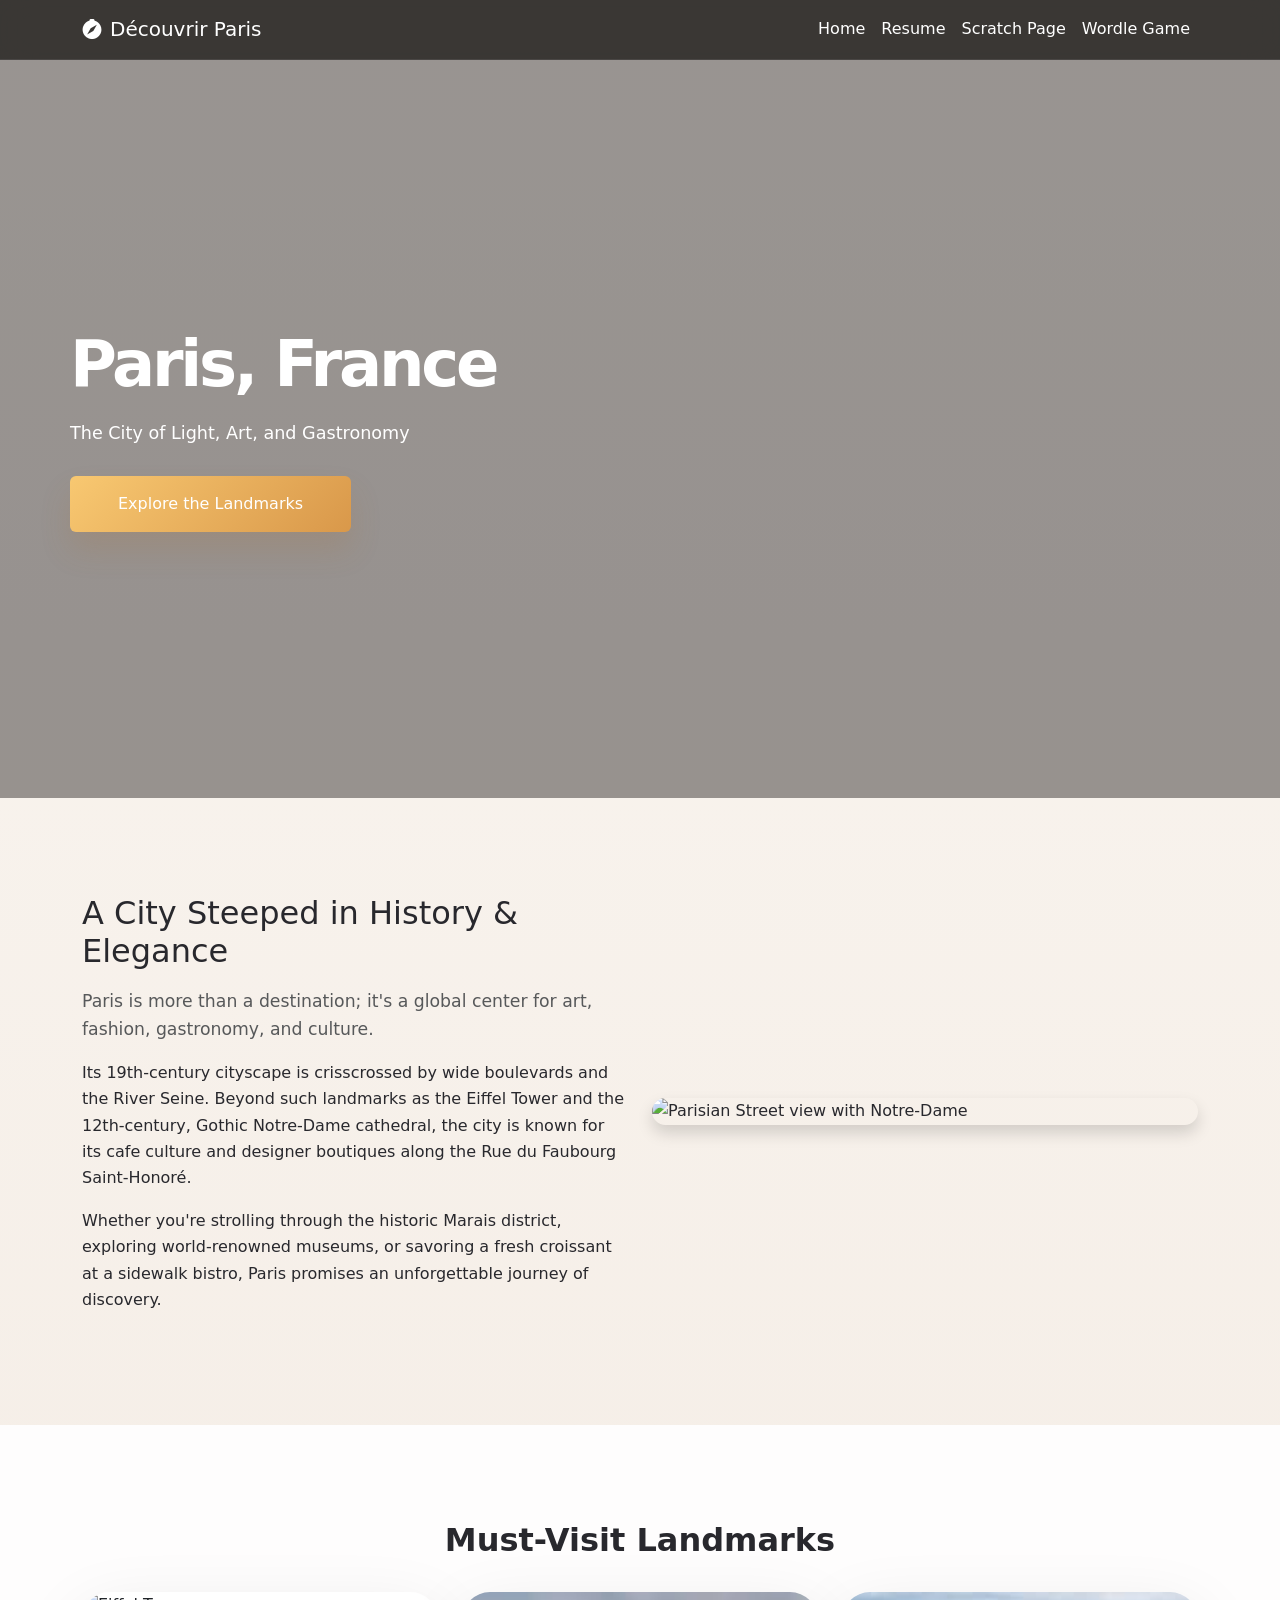
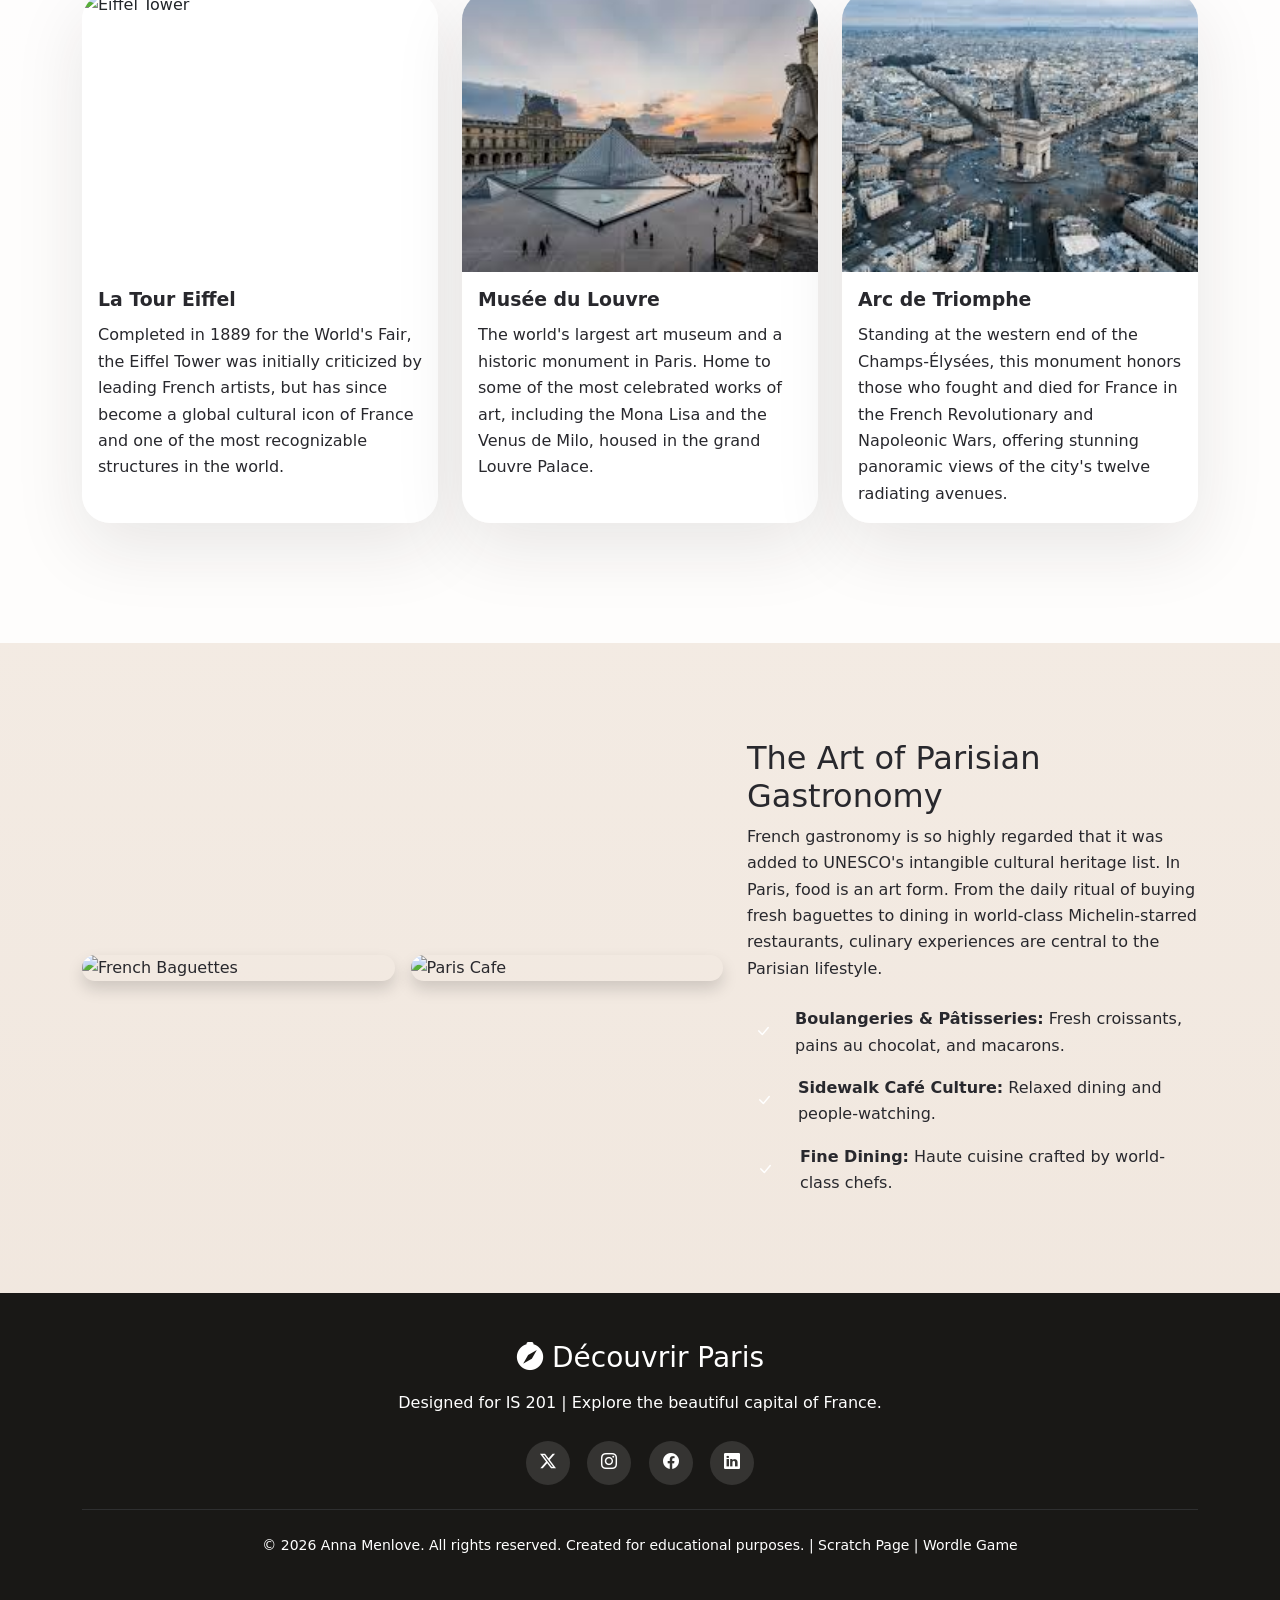
==== index.html @ 5989a6b8 "Add files via upload" ====
<!DOCTYPE html>
<html lang="en">
<head>
    <meta charset="UTF-8">
    <meta http-equiv="X-UA-Compatible" content="IE=edge">
    <meta name="viewport" content="width=device-width, initial-scale=1.0">
    <title>Paris, France | The City of Light</title>
    <!-- Bootstrap CSS -->
    <link href="https://cdn.jsdelivr.net/npm/bootstrap@5.3.3/dist/css/bootstrap.min.css" rel="stylesheet" integrity="sha384-QWTKZyjpPEjISv5WaRU9OFeRpok6YctnYmDr5pNlyT2bRjXh0JMhjY6hW+ALEwIH" crossorigin="anonymous">
    <!-- Bootstrap Icons -->
    <link rel="stylesheet" href="https://cdn.jsdelivr.net/npm/bootstrap-icons@1.11.3/font/bootstrap-icons.min.css">
    <!-- Custom CSS -->
    <link rel="stylesheet" href="styles/styles.css">
</head>
<body>
    <!-- Navbar -->
    <nav class="navbar navbar-expand-lg custom-navbar sticky-top">
        <div class="container">
            <a class="navbar-brand" href="./index.html">
                <i class="bi bi-compass-fill me-2"></i>Découvrir Paris
            </a>
            <button class="navbar-brand navbar-toggler border-0 text-white" type="button" data-bs-toggle="collapse" data-bs-target="#navbarNav" aria-controls="navbarNav" aria-expanded="false" aria-label="Toggle navigation">
                <span class="navbar-toggler-icon"></span>
            </button>
            <div class="collapse navbar-collapse" id="navbarNav">
                <ul class="navbar-nav ms-auto">
                    <li class="nav-item">
                        <a class="nav-link active" aria-current="page" href="./index.html">Home</a>
                    </li>
                    <li class="nav-item">
                        <a class="nav-link" href="./resume.html">Resume</a>
                    </li>
                    <li class="nav-item">
                        <a class="nav-link" href="./scratch.html">Scratch Page</a>
                    </li>
                    <li class="nav-item">
                        <a class="nav-link" href="./app.html">Wordle Game</a>
                    </li>
                </ul>
            </div>
        </div>
    </nav>
    <!-- Hero Section -->
    <header class="hero-section" style="background-image: url('https://images.unsplash.com/photo-1502602898657-3e91760cbb34?q=80&w=1600&auto=format&fit=crop');">
        <div class="hero-overlay"></div>
        <div class="container hero-content">
            <h1 class="hero-title text-white">Paris, France</h1>
            <p class="hero-subtitle text-white">The City of Light, Art, and Gastronomy</p>
            <a href="#discover" class="btn btn-gold text-white px-5 py-3">Explore the Landmarks</a>
        </div>
    </header>
    <!-- Welcome Section -->
    <section id="discover" class="section-padding container">
        <div class="row align-items-center">
            <div class="col-lg-6 mb-4 mb-lg-0">
                <h2 class="mb-3">A City Steeped in History & Elegance</h2>
                <p class="lead text-muted">Paris is more than a destination; it's a global center for art, fashion, gastronomy, and culture.</p>
                <p>Its 19th-century cityscape is crisscrossed by wide boulevards and the River Seine. Beyond such landmarks as the Eiffel Tower and the 12th-century, Gothic Notre-Dame cathedral, the city is known for its cafe culture and designer boutiques along the Rue du Faubourg Saint-Honoré.</p>
                <p>Whether you're strolling through the historic Marais district, exploring world-renowned museums, or savoring a fresh croissant at a sidewalk bistro, Paris promises an unforgettable journey of discovery.</p>
            </div>
            <div class="col-lg-6">
                <img src="https://images.unsplash.com/photo-1499856871958-5b9627545d1a?q=80&w=1000&auto=format&fit=crop" alt="Parisian Street view with Notre-Dame" class="img-fluid rounded-4 shadow">
            </div>
        </div>
    </section>
    <!-- Landmarks Section -->
    <section class="bg-light section-padding">
        <div class="container">
            <h2 class="text-center section-title">Must-Visit Landmarks</h2>
            <div class="row">
                <!-- Landmark 1 -->
                <div class="col-md-4 mb-4">
                    <div class="card h-100 paris-card">
                        <img src="https://images.unsplash.com/photo-1502602898657-3e91760cbb34?q=80&w=600&auto=format&fit=crop" class="card-img-top" alt="Eiffel Tower">
                        <div class="card-body">
                            <h5 class="card-title">La Tour Eiffel</h5>
                            <p class="card-text">Completed in 1889 for the World's Fair, the Eiffel Tower was initially criticized by leading French artists, but has since become a global cultural icon of France and one of the most recognizable structures in the world.</p>
                        </div>
                    </div>
                </div>
                <!-- Landmark 2 -->
                <div class="col-md-4 mb-4">
                    <div class="card h-100 paris-card">
                        <img src="images/louvre.jpeg" class="card-img-top" alt="Louvre Museum Pyramid">
                        <div class="card-body">
                            <h5 class="card-title">Musée du Louvre</h5>
                            <p class="card-text">The world's largest art museum and a historic monument in Paris. Home to some of the most celebrated works of art, including the Mona Lisa and the Venus de Milo, housed in the grand Louvre Palace.</p>
                        </div>
                    </div>
                </div>
                <!-- Landmark 3 -->
                <div class="col-md-4 mb-4">
                    <div class="card h-100 paris-card">
                        <img src="images/triomphe.jpeg" class="card-img-top" alt="Arc de Triomphe">
                        <div class="card-body">
                            <h5 class="card-title">Arc de Triomphe</h5>
                            <p class="card-text">Standing at the western end of the Champs-Élysées, this monument honors those who fought and died for France in the French Revolutionary and Napoleonic Wars, offering stunning panoramic views of the city's twelve radiating avenues.</p>
                        </div>
                    </div>
                </div>
            </div>
        </div>
    </section>
    <!-- Cultural Highlights (Carousel or Grids) -->
    <section class="section-padding container">
        <div class="row align-items-center">
            <div class="col-lg-5 order-lg-2 mb-4 mb-lg-0">
                <h2>The Art of Parisian Gastronomy</h2>
                <p>French gastronomy is so highly regarded that it was added to UNESCO's intangible cultural heritage list. In Paris, food is an art form. From the daily ritual of buying fresh baguettes to dining in world-class Michelin-starred restaurants, culinary experiences are central to the Parisian lifestyle.</p>
                <div class="mt-4">
                    <div class="d-flex align-items-center mb-3">
                        <div class="bg-primary text-white rounded-circle p-2 d-flex align-items-center justify-content-center me-3" style="width: 40px; height: 40px; background-color: var(--primary-color) !important;">
                            <i class="bi bi-check-lg"></i>
                        </div>
                        <div><strong>Boulangeries & Pâtisseries:</strong> Fresh croissants, pains au chocolat, and macarons.</div>
                    </div>
                    <div class="d-flex align-items-center mb-3">
                        <div class="bg-primary text-white rounded-circle p-2 d-flex align-items-center justify-content-center me-3" style="width: 40px; height: 40px; background-color: var(--primary-color) !important;">
                            <i class="bi bi-check-lg"></i>
                        </div>
                        <div><strong>Sidewalk Café Culture:</strong> Relaxed dining and people-watching.</div>
                    </div>
                    <div class="d-flex align-items-center">
                        <div class="bg-primary text-white rounded-circle p-2 d-flex align-items-center justify-content-center me-3" style="width: 40px; height: 40px; background-color: var(--primary-color) !important;">
                            <i class="bi bi-check-lg"></i>
                        </div>
                        <div><strong>Fine Dining:</strong> Haute cuisine crafted by world-class chefs.</div>
                    </div>
                </div>
            </div>
            <div class="col-lg-7 order-lg-1">
                <div class="row g-3">
                    <div class="col-6">
                        <img src="https://images.unsplash.com/photo-1509440159596-0249088772ff?q=80&w=500&auto=format&fit=crop" class="img-fluid rounded-4 shadow" alt="French Baguettes">
                    </div>
                    <div class="col-6">
                        <img src="https://images.unsplash.com/photo-1511018556340-d16986a1c194?q=80&w=500&auto=format&fit=crop" class="img-fluid rounded-4 shadow" alt="Paris Cafe">
                    </div>
                </div>
            </div>
        </div>
    </section>
    <!-- Footer -->
    <footer class="custom-footer home-footer">
        <div class="container text-center">
            <h3 class="footer-logo mb-3"><i class="bi bi-compass-fill me-2"></i>Découvrir Paris</h3>
            <p class="mb-4">Designed for IS 201 | Explore the beautiful capital of France.</p>
            <div class="social-icons mb-4">
                <a href="https://twitter.com/Paris" target="_blank" aria-label="Twitter"><i class="bi bi-twitter-x"></i></a>
                <a href="https://www.instagram.com/paris_tourisme/" target="_blank" aria-label="Instagram"><i class="bi bi-instagram"></i></a>
                <a href="https://www.facebook.com/ParisJeTaime/" target="_blank" aria-label="Facebook"><i class="bi bi-facebook"></i></a>
                <a href="https://www.linkedin.com/company/paris-je-t-aime-office-de-tourisme/" target="_blank" aria-label="LinkedIn"><i class="bi bi-linkedin"></i></a>
            </div>
            <hr class="border-secondary my-4">
            <p class="small text-muted mb-0">&copy; 2026 Anna Menlove. All rights reserved. Created for educational purposes. | <a href="./scratch.html" class="text-secondary text-decoration-none">Scratch Page</a> | <a href="./app.html" class="text-secondary text-decoration-none">Wordle Game</a></p>
        </div>
    </footer>
    <!-- Bootstrap Bundle JS -->
    <script src="https://cdn.jsdelivr.net/npm/bootstrap@5.3.3/dist/js/bootstrap.bundle.min.js" integrity="sha384-YvpcrYf0tY3lHB60NNkmXc5s9fDVZLESaAA55NDzOxhy9GkcIdslK1eN7N6jIeHz" crossorigin="anonymous"></script>
</body>
</html>
---- styles/styles.css ----
:root {
    --page-bg: #f7f4f0;
    --surface: rgba(255, 255, 255, 0.92);
    --surface-strong: #ffffff;
    --primary: #af6f50;
    --primary-dark: #7d4a2f;
    --secondary: #28282d;
    --muted: #6b696f;
    --border: rgba(128, 105, 88, 0.18);
    --shadow: 0 24px 70px rgba(37, 30, 25, 0.1);
}

* {
    box-sizing: border-box;
}

html, body {
    margin: 0;
    padding: 0;
    min-height: 100%;
}

body {
    font-family: Inter, system-ui, -apple-system, BlinkMacSystemFont, "Segoe UI", sans-serif;
    background: linear-gradient(180deg, #faf6f1 0%, #f0e6dd 100%);
    color: var(--secondary);
    line-height: 1.65;
}

img {
    max-width: 100%;
    display: block;
}

a {
    color: inherit;
    text-decoration: none;
}

a:hover {
    text-decoration: none;
    color: var(--primary-dark);
}

.custom-navbar {
    background: rgba(26, 24, 22, 0.86);
    backdrop-filter: blur(16px);
    border-bottom: 1px solid rgba(255, 255, 255, 0.08);
}

.custom-navbar .navbar-brand,
.custom-navbar .nav-link {
    color: #ffffff !important;
}

.custom-navbar .nav-link.active,
.custom-navbar .nav-link:hover {
    color: #ffffff !important;
}

.custom-navbar .navbar-toggler {
    border-color: rgba(255, 255, 255, 0.22);
}

.custom-navbar .navbar-toggler-icon {
    filter: invert(1);
}

.hero-section {
    position: relative;
    min-height: 82vh;
    background-size: cover;
    background-position: center;
    display: flex;
    align-items: center;
}

.hero-overlay {
    position: absolute;
    inset: 0;
    background: rgba(18, 14, 12, 0.42);
}

.hero-content {
    position: relative;
    z-index: 1;
    padding: 120px 0 120px;
}

.hero-title {
    font-size: clamp(3rem, 5vw, 5rem);
    font-weight: 800;
    letter-spacing: -0.05em;
    margin-bottom: 1rem;
}

.hero-subtitle {
    font-size: clamp(1.1rem, 1.2vw, 1.5rem);
    max-width: 640px;
    margin-bottom: 1.75rem;
    color: rgba(255, 255, 255, 0.9);
}

.btn-gold {
    background: linear-gradient(135deg, #f8c871 0%, #d9984a 100%);
    color: #fff;
    border: none;
    box-shadow: 0 18px 30px rgba(172, 110, 52, 0.18);
}

.btn-gold:hover,
.btn-gold:focus {
    background: linear-gradient(135deg, #ffc966 0%, #c78334 100%);
    color: #fff;
}

.section-padding {
    padding-top: 6rem;
    padding-bottom: 6rem;
}

.section-title {
    font-size: clamp(2rem, 2.4vw, 2.8rem);
    margin-bottom: 2rem;
    font-weight: 700;
}

.lead {
    font-size: 1.08rem;
    color: #4a4543;
}

.card {
    border: none;
    border-radius: 1.75rem;
    overflow: hidden;
    box-shadow: var(--shadow);
    transition: transform 0.25s ease, box-shadow 0.25s ease;
}

.card:hover {
    transform: translateY(-5px);
    box-shadow: 0 28px 60px rgba(37, 30, 25, 0.16);
}

.card-img-top {
    height: 280px;
    object-fit: cover;
}

.paris-card {
    background: rgba(255, 255, 255, 0.95);
}

.card-body h5,
.card-body p {
    color: var(--secondary);
}

.card-body h5 {
    font-size: 1.18rem;
    font-weight: 700;
    margin-bottom: 0.75rem;
}

.bg-light {
    background: rgba(255, 255, 255, 0.9) !important;
}

.custom-footer {
    background: #191816;
    color: #e5d8c8;
    padding: 3rem 0;
}

.custom-footer .footer-logo {
    color: #fff;
}

.custom-footer p,
.custom-footer a {
    color: #d7c5ae;
}

.custom-footer.home-footer p,
.custom-footer.home-footer a {
    color: #fff;
}

.custom-footer.home-footer .small.text-muted {
    color: #fff !important;
}

.custom-footer.home-footer .text-secondary {
    color: #fff !important;
}

.custom-footer a:hover {
    color: #fff;
}

.social-icons a {
    display: inline-flex;
    align-items: center;
    justify-content: center;
    width: 44px;
    height: 44px;
    border-radius: 50%;
    background: rgba(255, 255, 255, 0.12);
    color: #fff;
    margin: 0 6px;
    transition: transform 0.2s ease, background 0.2s ease;
}

.social-icons a:hover {
    transform: translateY(-2px);
    background: rgba(255, 255, 255, 0.22);
}

@media (max-width: 992px) {
    .hero-content {
        padding-top: 90px;
        padding-bottom: 90px;
    }

    .hero-title {
        font-size: clamp(2.8rem, 7vw, 4rem);
    }
}

@media (max-width: 768px) {
    .section-padding {
        padding-top: 4rem;
        padding-bottom: 4rem;
    }

    .row.align-items-center {
        align-items: stretch !important;
    }

    .card-img-top {
        height: 220px;
    }
}

@media (max-width: 576px) {
    .hero-section {
        min-height: 60vh;
    }

    .hero-title {
        font-size: 2.5rem;
    }

    .hero-subtitle {
        font-size: 1rem;
    }

    .card-img-top {
        height: 180px;
    }
}

.profile-avatar {
    width: 140px;
    height: 140px;
    border-radius: 50%;
    background-color: var(--surface-strong);
    color: #0d6efd;
    font-size: 3.25rem;
    font-weight: 700;
    letter-spacing: 0.08em;
    box-shadow: 0 20px 35px rgba(67, 53, 41, 0.15);
    border: 4px solid #0d6efd;
    transition: transform 0.25s ease, box-shadow 0.25s ease;
}

.profile-avatar:hover {
    transform: translateY(-2px);
    box-shadow: 0 24px 40px rgba(67, 53, 41, 0.24);
}

.profile-avatar img {
    width: 100%;
    height: 100%;
    object-fit: cover;
    border-radius: 50%;
    display: block;
}
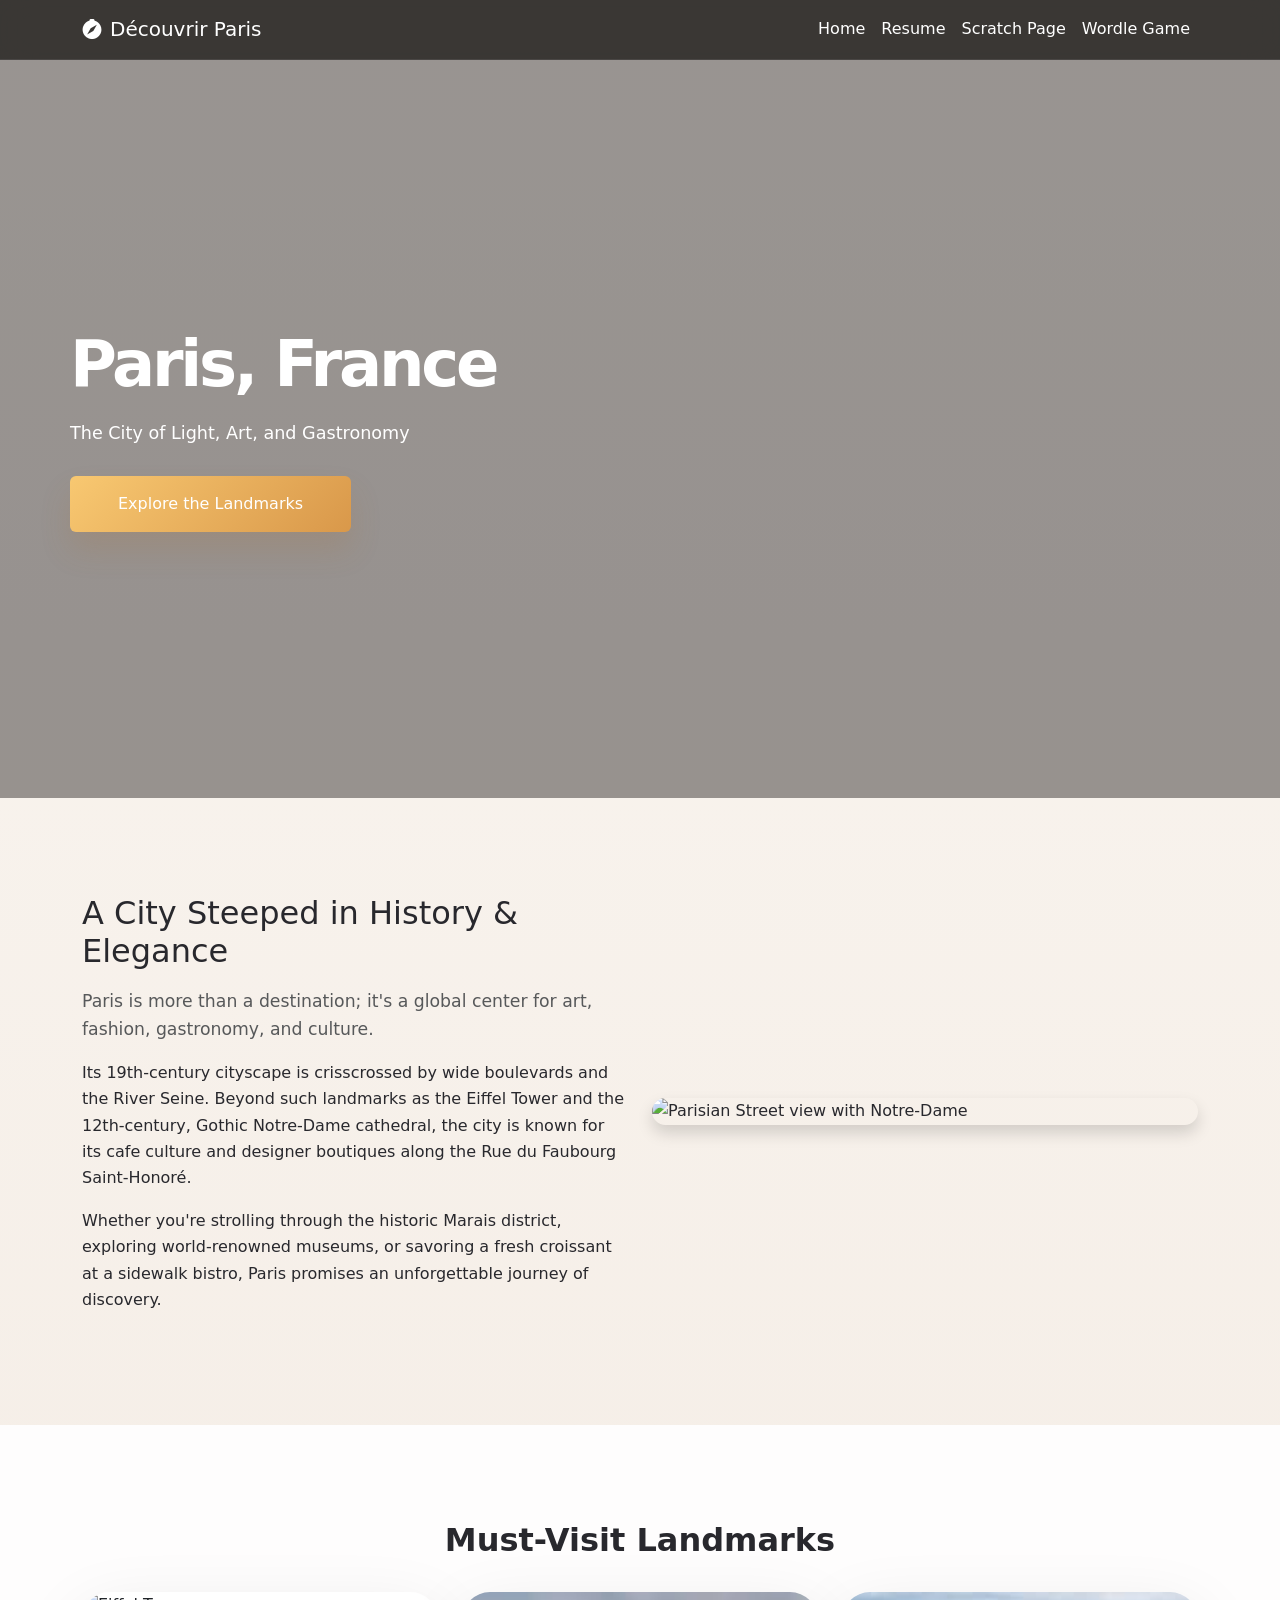
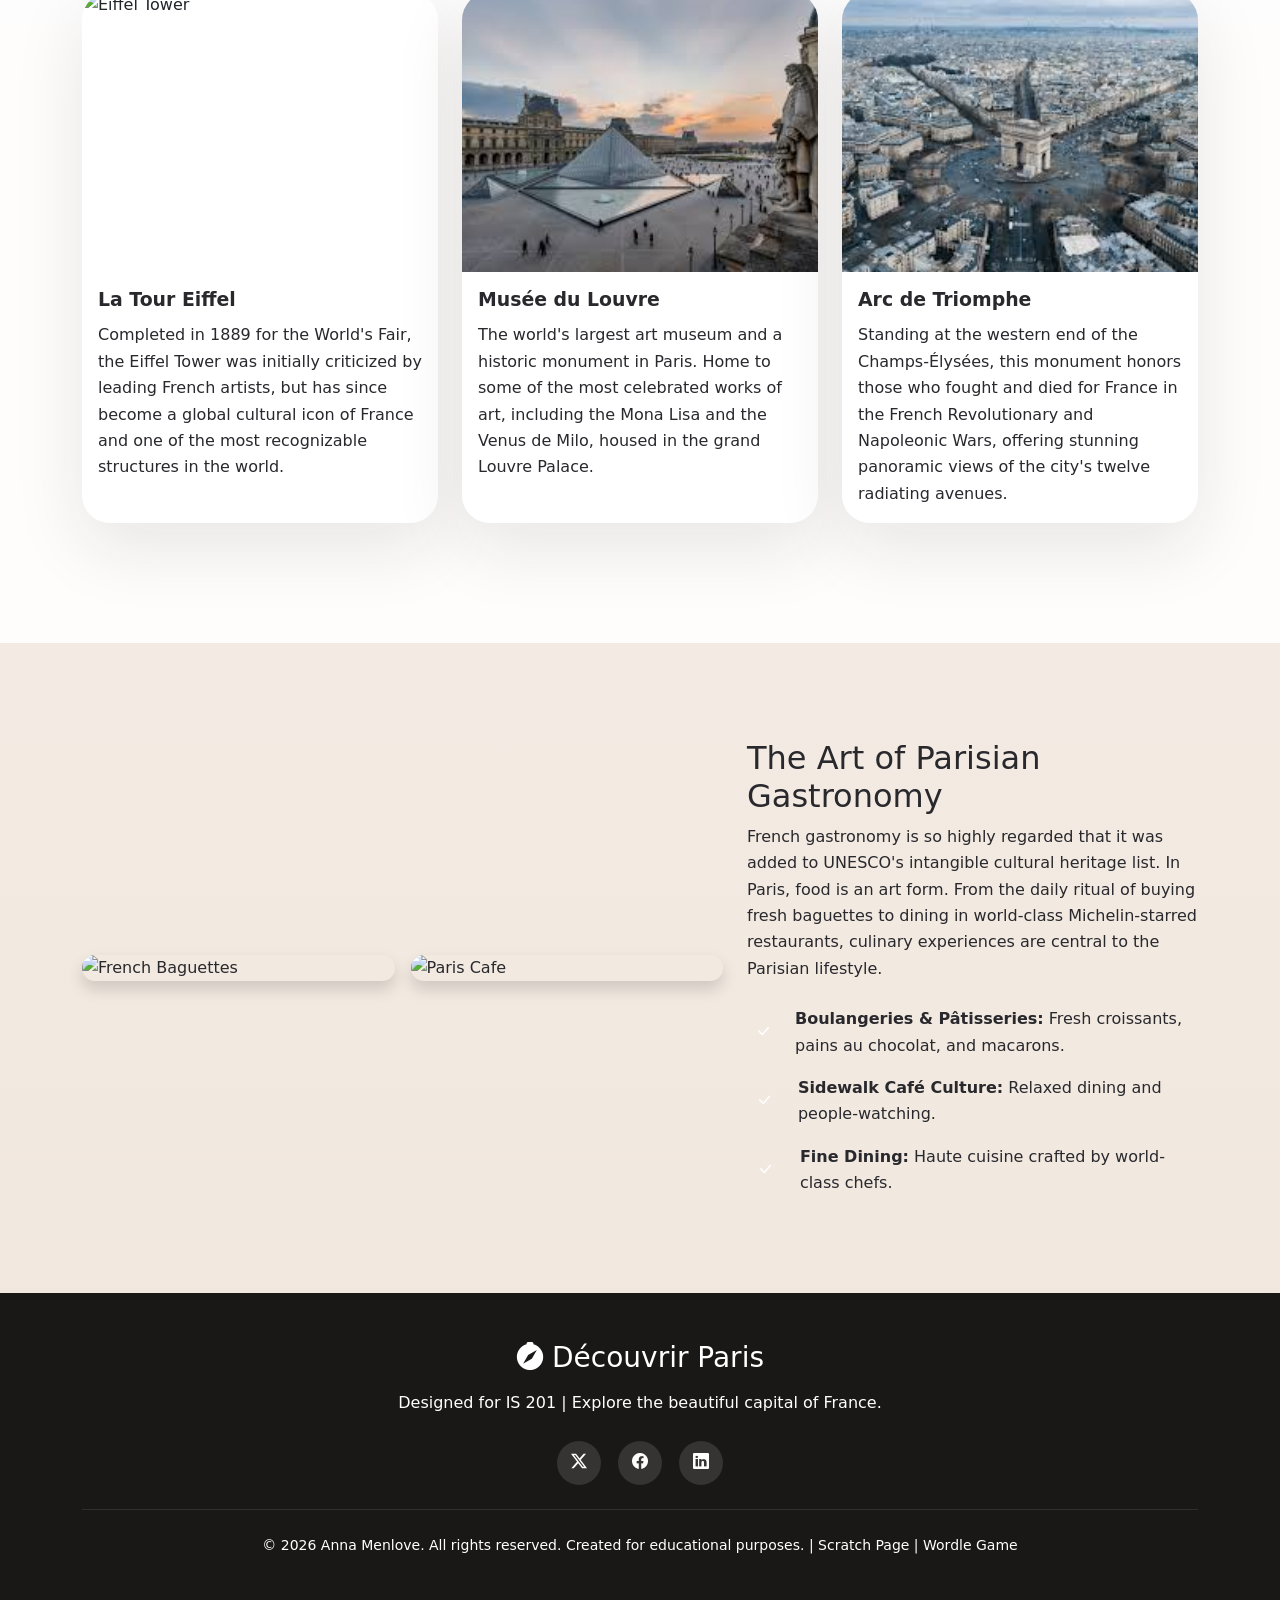
==== commit 483e93c8: "Add files via upload" ====
--- a/index.html
+++ b/index.html
@@ -147,9 +147,8 @@
             <p class="mb-4">Designed for IS 201 | Explore the beautiful capital of France.</p>
             <div class="social-icons mb-4">
                 <a href="https://twitter.com/Paris" target="_blank" aria-label="Twitter"><i class="bi bi-twitter-x"></i></a>
-                <a href="https://www.instagram.com/paris_tourisme/" target="_blank" aria-label="Instagram"><i class="bi bi-instagram"></i></a>
-                <a href="https://www.facebook.com/ParisJeTaime/" target="_blank" aria-label="Facebook"><i class="bi bi-facebook"></i></a>
-                <a href="https://www.linkedin.com/company/paris-je-t-aime-office-de-tourisme/" target="_blank" aria-label="LinkedIn"><i class="bi bi-linkedin"></i></a>
+                <a href="https://www.facebook.com/ParisinFrance" target="_blank" aria-label="Facebook"><i class="bi bi-facebook"></i></a>
+                <a href="https://www.linkedin.com/in/anna-menlove-9a5811382" target="_blank" aria-label="LinkedIn"><i class="bi bi-linkedin"></i></a>
             </div>
             <hr class="border-secondary my-4">
             <p class="small text-muted mb-0">&copy; 2026 Anna Menlove. All rights reserved. Created for educational purposes. | <a href="./scratch.html" class="text-secondary text-decoration-none">Scratch Page</a> | <a href="./app.html" class="text-secondary text-decoration-none">Wordle Game</a></p>
